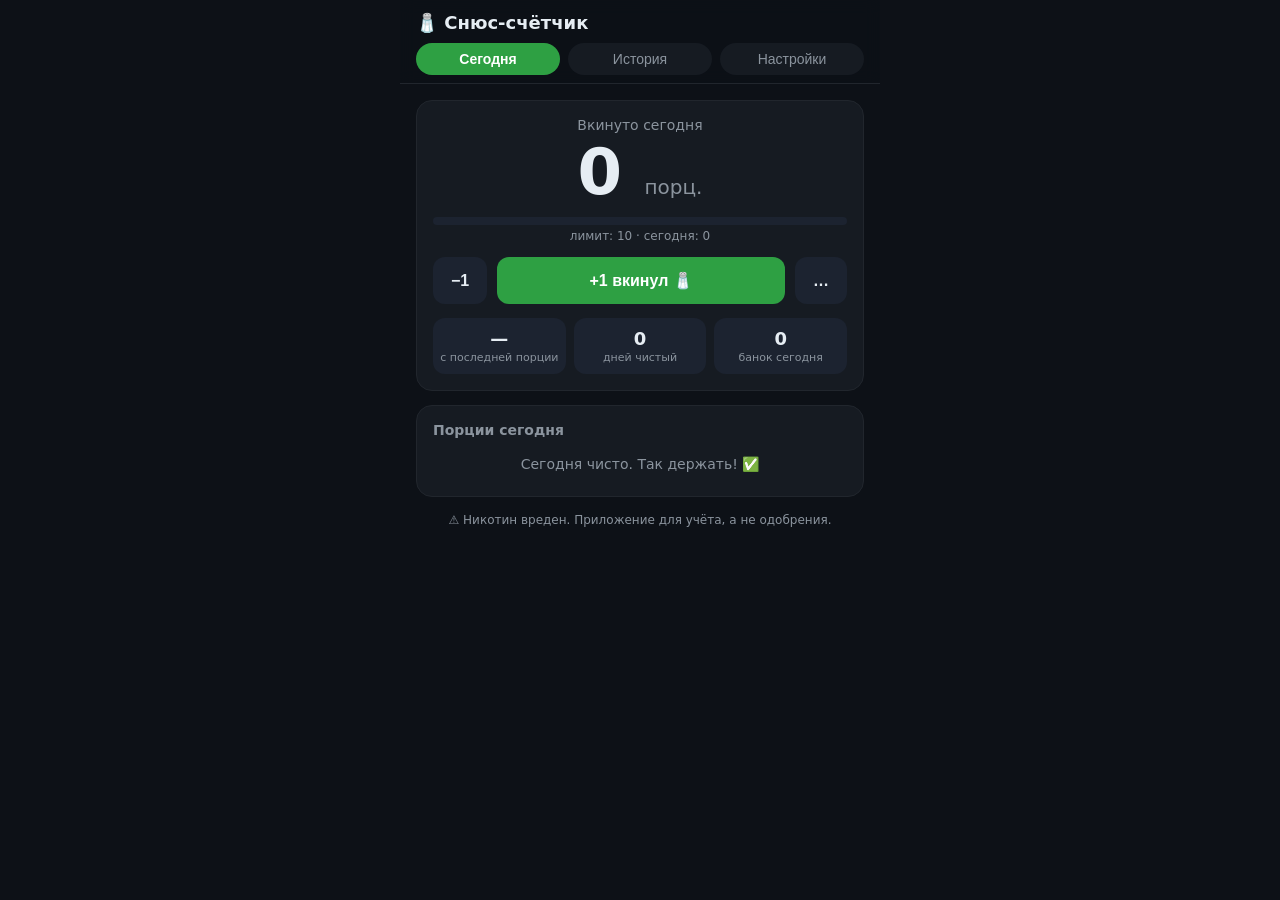
==== docs/index.html @ 6974e9cc "Publish web version to GitHub Pages - Add docs/ with static site sources (index.html, style.css, app" ====
<!DOCTYPE html>
<html lang="ru">
<head>
<meta charset="UTF-8">
<meta name="viewport" content="width=device-width, initial-scale=1.0, viewport-fit=cover">
<meta name="theme-color" content="#0d1117">
<meta name="mobile-web-app-capable" content="yes">
<meta name="apple-mobile-web-app-capable" content="yes">
<meta name="apple-mobile-web-app-status-bar-style" content="black-translucent">
<meta name="description" content="Счётчик снюса, вкинутого сегодня. Работает офлайн, данные хранятся локально.">
<title>Снюс-счётчик</title>
<link rel="manifest" href="manifest.webmanifest">
<link rel="icon" type="image/svg+xml" href="icon.svg">
<link rel="apple-touch-icon" href="icon.svg">
<link rel="stylesheet" href="style.css">
</head>
<body>

<header class="topbar">
  <span class="logo">🧂 Снюс-счётчик</span>
  <nav class="tabs">
    <button class="tab active" data-tab="today" title="Сегодня">Сегодня</button>
    <button class="tab" data-tab="history" title="История">История</button>
    <button class="tab" data-tab="settings" title="Настройки">Настройки</button>
  </nav>
</header>

<main>

  <!-- ================= ВКЛАДКА: СЕГОДНЯ ================= -->
  <section id="tab-today" class="panel active">

    <div class="card counter-card">
      <div class="counter-label">Вкинуто сегодня</div>
      <div class="counter-value"><span id="todayCount">0</span> <small>порц.</small></div>
      <div class="progress-wrap">
        <div class="progress-bar"><div id="progressFill" class="progress-fill"></div></div>
        <div class="progress-text" id="progressText">лимит: 10</div>
      </div>
      <div class="limit-warning hidden" id="limitWarning">⚠️ Лимит на день превышен!</div>

      <div class="btn-row">
        <button id="btnMinus" class="btn btn-secondary" title="Отменить последнюю порцию за сегодня">−1</button>
        <button id="btnPlus" class="btn btn-primary" title="Записать одну порцию">+1 вкинул 🧂</button>
        <button id="btnCustom" class="btn btn-secondary" title="Записать произвольное число порций">…</button>
      </div>

      <div class="stats-row">
        <div class="stat">
          <div class="stat-value" id="lastUseTimer">—</div>
          <div class="stat-label">с последней порции</div>
        </div>
        <div class="stat">
          <div class="stat-value" id="cleanStreak">0</div>
          <div class="stat-label">дней чистый</div>
        </div>
        <div class="stat">
          <div class="stat-value" id="pouchesToday">0</div>
          <div class="stat-label">банок сегодня</div>
        </div>
      </div>
    </div>

    <div class="card">
      <div class="card-title">Порции сегодня</div>
      <ul id="todayList" class="entry-list"></ul>
      <div id="todayEmpty" class="empty">Сегодня чисто. Так держать! ✅</div>
    </div>

    <div class="disclaimer">⚠️ Никотин вреден. Приложение для учёта, а не одобрения.</div>
  </section>

  <!-- ================= ВКЛАДКА: ИСТОРИЯ ================= -->
  <section id="tab-history" class="panel">
    <div class="card">
      <div class="card-title">Статистика</div>
      <div class="stats-row">
        <div class="stat">
          <div class="stat-value" id="statTotal">0</div>
          <div class="stat-label">всего порций</div>
        </div>
        <div class="stat">
          <div class="stat-value" id="statAvg">0</div>
          <div class="stat-label">среднее в день</div>
        </div>
        <div class="stat">
          <div class="stat-value" id="statMax">0</div>
          <div class="stat-label">макс. за день</div>
        </div>
      </div>
    </div>

    <div class="card">
      <div class="card-title">По дням</div>
      <div id="chart" class="chart"></div>
      <ul id="historyList" class="history-list"></ul>
      <div id="historyEmpty" class="empty">Пока нет записей.</div>
    </div>
  </section>

  <!-- ================= ВКЛАДКА: НАСТРОЙКИ ================= -->
  <section id="tab-settings" class="panel">
    <div class="card">
      <div class="card-title">Лимиты и параметры</div>

      <label class="field">
        <span>Дневной лимит (порций)</span>
        <input type="number" id="setLimit" min="1" max="999" inputmode="numeric">
      </label>

      <label class="field">
        <span>Порций в одной банке</span>
        <input type="number" id="setPouch" min="1" max="999" inputmode="numeric">
      </label>

      <label class="field">
        <span>Мг никотина на порцию (для справки)</span>
        <input type="number" id="setNic" min="0" step="0.5" inputmode="decimal">
      </label>

      <button id="btnSaveSettings" class="btn btn-primary btn-block">Сохранить</button>
      <div id="settingsSaved" class="saved-note hidden">Сохранено ✓</div>
    </div>

    <div class="card">
      <div class="card-title">Данные</div>
      <button id="btnClearToday" class="btn btn-secondary btn-block">Обнулить сегодня</button>
      <button id="btnClearAll" class="btn btn-danger btn-block">Удалить всю историю</button>
      <button id="btnExport" class="btn btn-secondary btn-block">Экспорт JSON</button>
    </div>

    <div class="disclaimer">Данные хранятся только в этом браузере (localStorage). Сброс данных браузера удалит историю.</div>
  </section>

</main>

<!-- Диалог произвольного числа -->
<dialog id="dlgCustom">
  <form method="dialog">
    <h3>Сколько вкинул?</h3>
    <input type="number" id="customAmount" min="1" max="99" value="1" inputmode="numeric">
    <div class="btn-row">
      <button value="cancel" class="btn btn-secondary">Отмена</button>
      <button value="ok" id="customOk" class="btn btn-primary">Ок</button>
    </div>
  </form>
</dialog>

<script src="app.js"></script>
</body>
</html>
---- docs/style.css ----
/* Снюс-счётчик — веб-версия, тёмная тема в стиле Material */
:root {
  --bg: #0d1117;
  --card: #161b22;
  --card-2: #1c2330;
  --text: #e6edf3;
  --muted: #8b949e;
  --accent: #2ea043;
  --accent-2: #3fb950;
  --danger: #f85149;
  --warn: #d29922;
  --radius: 16px;
}

* { box-sizing: border-box; margin: 0; padding: 0; }

html { -webkit-text-size-adjust: 100%; }

body {
  font-family: system-ui, -apple-system, "Segoe UI", Roboto, sans-serif;
  background: var(--bg);
  color: var(--text);
  min-height: 100vh;
  max-width: 480px;
  margin: 0 auto;
  padding-bottom: 40px;
}

/* ---------- Шапка ---------- */
.topbar {
  position: sticky;
  top: 0;
  z-index: 10;
  background: rgba(13, 17, 23, 0.92);
  backdrop-filter: blur(8px);
  padding: 12px 16px 8px;
  border-bottom: 1px solid #21262d;
}
.logo { font-weight: 700; font-size: 18px; }
.tabs { display: flex; gap: 8px; margin-top: 10px; }
.tab {
  flex: 1;
  background: var(--card);
  color: var(--muted);
  border: none;
  border-radius: 999px;
  padding: 8px 0;
  font-size: 14px;
  cursor: pointer;
  transition: background .2s, color .2s;
}
.tab.active { background: var(--accent); color: #fff; font-weight: 600; }

main { padding: 16px; display: block; }

.panel { display: none; }
.panel.active { display: block; animation: fadein .18s ease; }
@keyframes fadein { from { opacity: 0; transform: translateY(4px);} to { opacity: 1; transform: none;} }

/* ---------- Карточки ---------- */
.card {
  background: var(--card);
  border: 1px solid #21262d;
  border-radius: var(--radius);
  padding: 16px;
  margin-bottom: 14px;
}
.card-title { font-size: 14px; color: var(--muted); margin-bottom: 10px; font-weight: 600; }

.counter-card { text-align: center; }
.counter-label { color: var(--muted); font-size: 14px; }
.counter-value {
  font-size: 64px;
  font-weight: 800;
  line-height: 1.1;
  margin: 4px 0 10px;
  font-variant-numeric: tabular-nums;
}
.counter-value small { font-size: 20px; color: var(--muted); font-weight: 500; }
.counter-value.over { color: var(--danger); }

.progress-wrap { margin-bottom: 8px; }
.progress-bar {
  height: 8px;
  background: var(--card-2);
  border-radius: 999px;
  overflow: hidden;
}
.progress-fill {
  height: 100%;
  width: 0%;
  background: var(--accent-2);
  border-radius: 999px;
  transition: width .3s ease, background .3s;
}
.progress-fill.over { background: var(--danger); }
.progress-text { font-size: 12px; color: var(--muted); margin-top: 4px; }

.limit-warning {
  color: var(--danger);
  background: rgba(248, 81, 73, .1);
  border: 1px solid rgba(248, 81, 73, .35);
  border-radius: 10px;
  padding: 8px;
  font-size: 13px;
  margin: 8px 0;
}

/* ---------- Кнопки ---------- */
.btn-row { display: flex; gap: 10px; margin: 14px 0; justify-content: center; }
.btn {
  border: none;
  border-radius: 12px;
  padding: 14px 18px;
  font-size: 16px;
  font-weight: 600;
  cursor: pointer;
  transition: transform .08s, filter .2s;
  -webkit-tap-highlight-color: transparent;
  user-select: none;
}
.btn:active { transform: scale(.96); }
.btn-primary { background: var(--accent); color: #fff; flex: 1; }
.btn-primary:hover { filter: brightness(1.1); }
.btn-secondary { background: var(--card-2); color: var(--text); }
.btn-danger { background: rgba(248,81,73,.12); color: var(--danger); border: 1px solid rgba(248,81,73,.4); }
.btn-block { display: block; width: 100%; margin-bottom: 10px; }

/* ---------- Статистика ---------- */
.stats-row { display: flex; gap: 8px; }
.stat {
  flex: 1;
  background: var(--card-2);
  border-radius: 12px;
  padding: 10px 6px;
}
.stat-value { font-size: 18px; font-weight: 700; font-variant-numeric: tabular-nums; }
.stat-label { font-size: 11px; color: var(--muted); margin-top: 2px; }

/* ---------- Списки ---------- */
.entry-list, .history-list { list-style: none; }
.entry-list li, .history-list li {
  display: flex;
  justify-content: space-between;
  align-items: center;
  padding: 9px 4px;
  border-bottom: 1px solid #21262d;
  font-size: 14px;
}
.entry-list li:last-child, .history-list li:last-child { border-bottom: none; }
.entry-time { color: var(--muted); font-variant-numeric: tabular-nums; }
.entry-count { font-weight: 700; }
.hist-date { color: var(--muted); }
.hist-total { font-weight: 700; font-variant-numeric: tabular-nums; }
.hist-pouches { color: var(--muted); font-size: 12px; margin-left: 6px; }

.empty { color: var(--muted); font-size: 14px; text-align: center; padding: 8px 0; }

/* ---------- График ---------- */
.chart {
  display: flex;
  align-items: flex-end;
  gap: 4px;
  height: 90px;
  margin-bottom: 12px;
  padding: 4px 0;
}
.chart-col { flex: 1; display: flex; flex-direction: column; align-items: center; gap: 4px; min-width: 0; }
.chart-bar {
  width: 100%;
  max-width: 26px;
  background: var(--accent);
  border-radius: 4px 4px 0 0;
  min-height: 2px;
}
.chart-bar.over { background: var(--danger); }
.chart-label { font-size: 9px; color: var(--muted); white-space: nowrap; }

/* ---------- Настройки ---------- */
.field { display: flex; flex-direction: column; gap: 6px; margin-bottom: 14px; font-size: 14px; color: var(--muted); }
.field input {
  background: var(--card-2);
  border: 1px solid #30363d;
  border-radius: 10px;
  color: var(--text);
  padding: 12px;
  font-size: 16px;
  outline: none;
}
.field input:focus { border-color: var(--accent); }
.saved-note { color: var(--accent-2); font-size: 13px; text-align: center; margin-top: 4px; }

.disclaimer {
  font-size: 12px;
  color: var(--muted);
  text-align: center;
  margin: 10px 4px;
  line-height: 1.5;
}

.hidden { display: none !important; }

/* ---------- Диалог ---------- */
dialog {
  background: var(--card);
  color: var(--text);
  border: 1px solid #30363d;
  border-radius: var(--radius);
  padding: 20px;
  width: min(320px, 90vw);
}
dialog::backdrop { background: rgba(0,0,0,.6); }
dialog h3 { margin-bottom: 12px; font-size: 17px; }
dialog input {
  width: 100%;
  background: var(--card-2);
  border: 1px solid #30363d;
  border-radius: 10px;
  color: var(--text);
  padding: 12px;
  font-size: 18px;
  text-align: center;
  margin-bottom: 14px;
  outline: none;
}

/* Тряска при превышении лимита */
@keyframes shake {
  0%,100% { transform: translateX(0); }
  20% { transform: translateX(-6px); }
  40% { transform: translateX(6px); }
  60% { transform: translateX(-4px); }
  80% { transform: translateX(4px); }
}
.shake { animation: shake .35s ease; }

@media (max-width: 360px) {
  .counter-value { font-size: 52px; }
  .btn { padding: 12px 14px; font-size: 15px; }
}
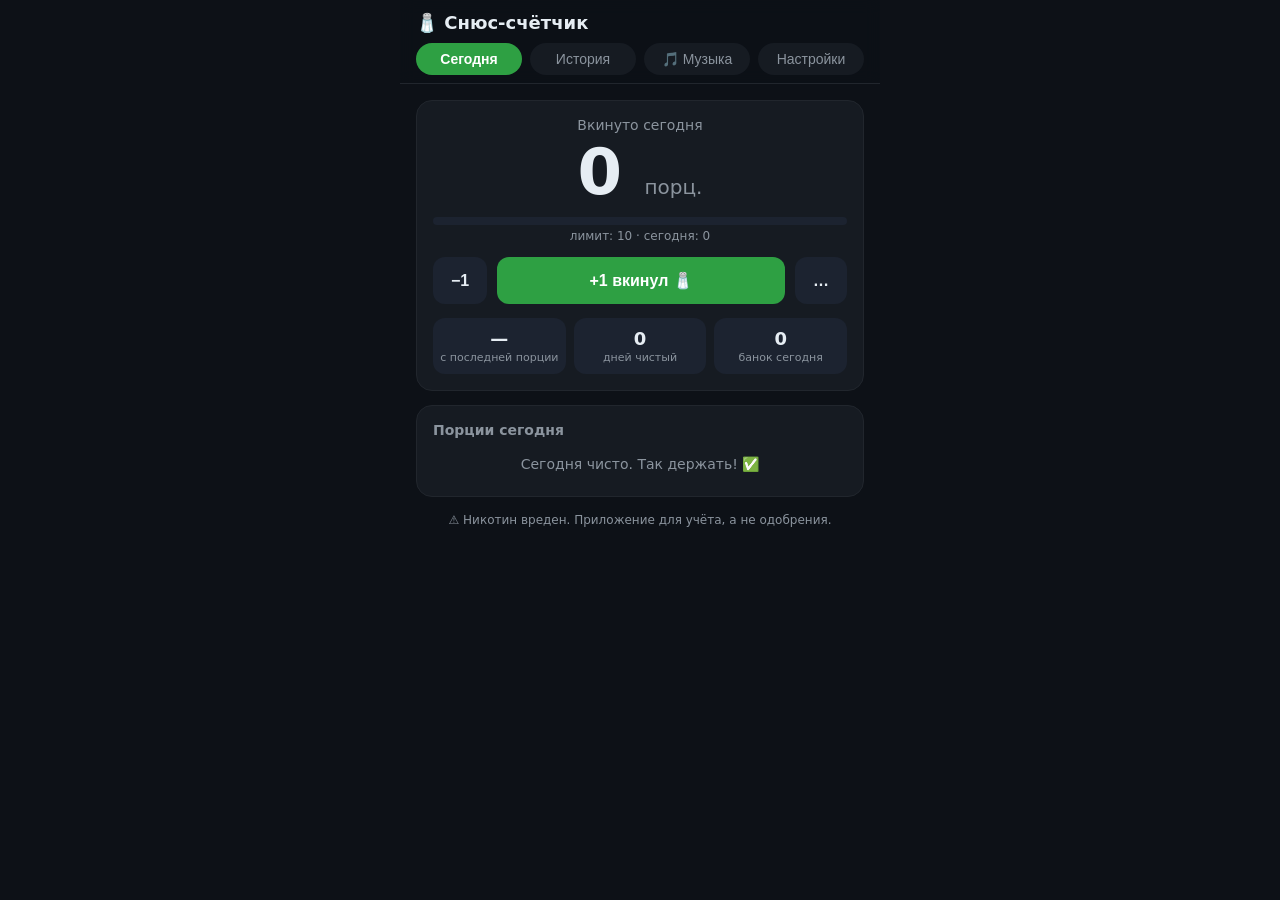
==== commit caad7c4f: "Add embedded music player tab with MC Krapiva collection" ====
--- a/docs/index.html
+++ b/docs/index.html
@@ -21,6 +21,7 @@
   <nav class="tabs">
     <button class="tab active" data-tab="today" title="Сегодня">Сегодня</button>
     <button class="tab" data-tab="history" title="История">История</button>
+    <button class="tab" data-tab="music" title="Плеер MC Крапива">🎵 Музыка</button>
     <button class="tab" data-tab="settings" title="Настройки">Настройки</button>
   </nav>
 </header>
@@ -96,6 +97,59 @@
       <ul id="historyList" class="history-list"></ul>
       <div id="historyEmpty" class="empty">Пока нет записей.</div>
     </div>
+  </section>
+
+  <!-- ================= ВКЛАДКА: МУЗЫКА (MC КРАПИВА) ================= -->
+  <section id="tab-music" class="panel">
+
+    <div class="card player-card">
+      <div class="card-title">🎸 Плеер — MC Крапива</div>
+
+      <div class="player-track">
+        <div class="cover" id="playerCover">🎵</div>
+        <div class="track-info">
+          <div class="track-name" id="playerName">— выберите трек —</div>
+          <div class="track-artist">MC Крапива</div>
+        </div>
+      </div>
+
+      <div class="seek-wrap">
+        <span class="time" id="timeNow">0:00</span>
+        <input type="range" id="seekBar" min="0" max="100" value="0" step="0.1">
+        <span class="time" id="timeDur">0:00</span>
+      </div>
+
+      <div class="player-controls">
+        <button id="btnPrev" class="btn-round" title="Предыдущий">⏮</button>
+        <button id="btnPlay" class="btn-round btn-play" title="Играть / пауза">▶</button>
+        <button id="btnNext" class="btn-round" title="Следующий">⏭</button>
+      </div>
+
+      <div class="volume-wrap">
+        <span>🔊</span>
+        <input type="range" id="volBar" min="0" max="1" step="0.01" value="0.8">
+        <label class="shuffle-label"><input type="checkbox" id="chkShuffle"> перемешать</label>
+      </div>
+
+      <audio id="audioEl" preload="metadata"></audio>
+    </div>
+
+    <div class="card">
+      <div class="card-title">Коллекция <span id="trackCount" class="muted"></span></div>
+      <ul id="trackList" class="track-list"></ul>
+      <div class="empty hidden" id="tracksEmpty">Коллекция пуста.</div>
+    </div>
+
+    <div class="card">
+      <div class="card-title">➕ Добавить песню</div>
+      <p class="hint">GitHub Pages отдаёт только файлы из репозитория, а скачивать чужие треки — нарушение авторских прав. Поэтому коллекция пополняется ссылками на легальные источники (официальный релиз, Bandcamp, собственный хостинг). Ссылка должна оканчиваться на mp3/ogg/m4a/wav или открываться напрямую как аудио.</p>
+      <label class="field"><span>Название</span><input type="text" id="addTitle" placeholder="Например: Крапива-рок"></label>
+      <label class="field"><span>URL аудио (mp3/ogg)</span><input type="url" id="addUrl" placeholder="https://…/track.mp3"></label>
+      <button id="btnAddTrack" class="btn btn-primary btn-block">Добавить в коллекцию</button>
+      <div id="addNote" class="saved-note hidden"></div>
+    </div>
+
+    <div class="disclaimer">♫ Музыка — по настроению после «+1». Никотин вреден.</div>
   </section>
 
   <!-- ================= ВКЛАДКА: НАСТРОЙКИ ================= -->
@@ -146,6 +200,6 @@
   </form>
 </dialog>
 
-<script src="app.js"></script>
+<script src="app.js?v=3"></script>
 </body>
 </html>
--- a/docs/style.css
+++ b/docs/style.css
@@ -238,3 +238,118 @@
   .counter-value { font-size: 52px; }
   .btn { padding: 12px 14px; font-size: 15px; }
 }
+
+/* ================= ПЛЕЕР (MC КРАПИВА) ================= */
+.player-card .card-title { margin-bottom: 12px; }
+
+.player-track {
+  display: flex;
+  align-items: center;
+  gap: 12px;
+  margin-bottom: 14px;
+}
+.cover {
+  width: 56px; height: 56px;
+  border-radius: 12px;
+  background: linear-gradient(135deg, #2ea043, #0d4a1f);
+  display: flex; align-items: center; justify-content: center;
+  font-size: 26px;
+  flex-shrink: 0;
+}
+.cover.playing { animation: pulse 1.2s ease-in-out infinite; }
+@keyframes pulse {
+  0%,100% { transform: scale(1); }
+  50% { transform: scale(1.06); }
+}
+.track-info { min-width: 0; }
+.track-name {
+  font-weight: 700; font-size: 16px;
+  white-space: nowrap; overflow: hidden; text-overflow: ellipsis;
+}
+.track-artist { color: var(--muted, #8b949e); font-size: 13px; }
+
+.seek-wrap {
+  display: flex; align-items: center; gap: 8px;
+  margin-bottom: 10px;
+}
+.seek-wrap .time {
+  font-variant-numeric: tabular-nums;
+  font-size: 12px; color: var(--muted, #8b949e);
+  min-width: 34px; text-align: center;
+}
+#seekBar { flex: 1; accent-color: #2ea043; }
+
+.player-controls {
+  display: flex; justify-content: center; align-items: center;
+  gap: 18px; margin-bottom: 10px;
+}
+.btn-round {
+  width: 48px; height: 48px;
+  border-radius: 50%;
+  border: 1px solid #30363d;
+  background: #161b22;
+  color: #e6edf3;
+  font-size: 18px;
+  cursor: pointer;
+  transition: transform .1s ease, background .15s ease;
+}
+.btn-round:active { transform: scale(.92); }
+.btn-play {
+  width: 60px; height: 60px;
+  font-size: 22px;
+  background: #2ea043;
+  border-color: #2ea043;
+  color: #fff;
+}
+.btn-play:active { transform: scale(.94); }
+
+.volume-wrap {
+  display: flex; align-items: center; gap: 8px;
+  font-size: 13px;
+}
+#volBar { flex: 1; accent-color: #2ea043; }
+.shuffle-label {
+  display: flex; align-items: center; gap: 4px;
+  color: var(--muted, #8b949e);
+  font-size: 13px;
+  white-space: nowrap;
+}
+
+.track-list { list-style: none; margin: 0; padding: 0; }
+.track-item {
+  display: flex; align-items: center; gap: 10px;
+  padding: 10px 8px;
+  border-bottom: 1px solid #21262d;
+  cursor: pointer;
+  border-radius: 8px;
+}
+.track-item:last-child { border-bottom: none; }
+.track-item:active { background: #161b22; }
+.track-item.current { background: rgba(46,160,67,.12); }
+.track-item .t-num {
+  width: 24px; text-align: right;
+  color: var(--muted, #8b949e); font-size: 13px;
+  font-variant-numeric: tabular-nums;
+  flex-shrink: 0;
+}
+.track-item .t-name {
+  flex: 1; min-width: 0;
+  white-space: nowrap; overflow: hidden; text-overflow: ellipsis;
+  font-size: 15px;
+}
+.track-item .t-playing { color: #2ea043; font-size: 13px; flex-shrink: 0; }
+.track-item .t-del {
+  border: none; background: transparent;
+  color: var(--muted, #8b949e);
+  font-size: 16px; cursor: pointer;
+  padding: 4px 6px; flex-shrink: 0;
+}
+.track-item .t-del:hover { color: #f85149; }
+
+.muted { color: var(--muted, #8b949e); font-weight: 400; font-size: 13px; }
+.hint {
+  font-size: 12.5px;
+  color: var(--muted, #8b949e);
+  margin: 0 0 10px;
+  line-height: 1.45;
+}
